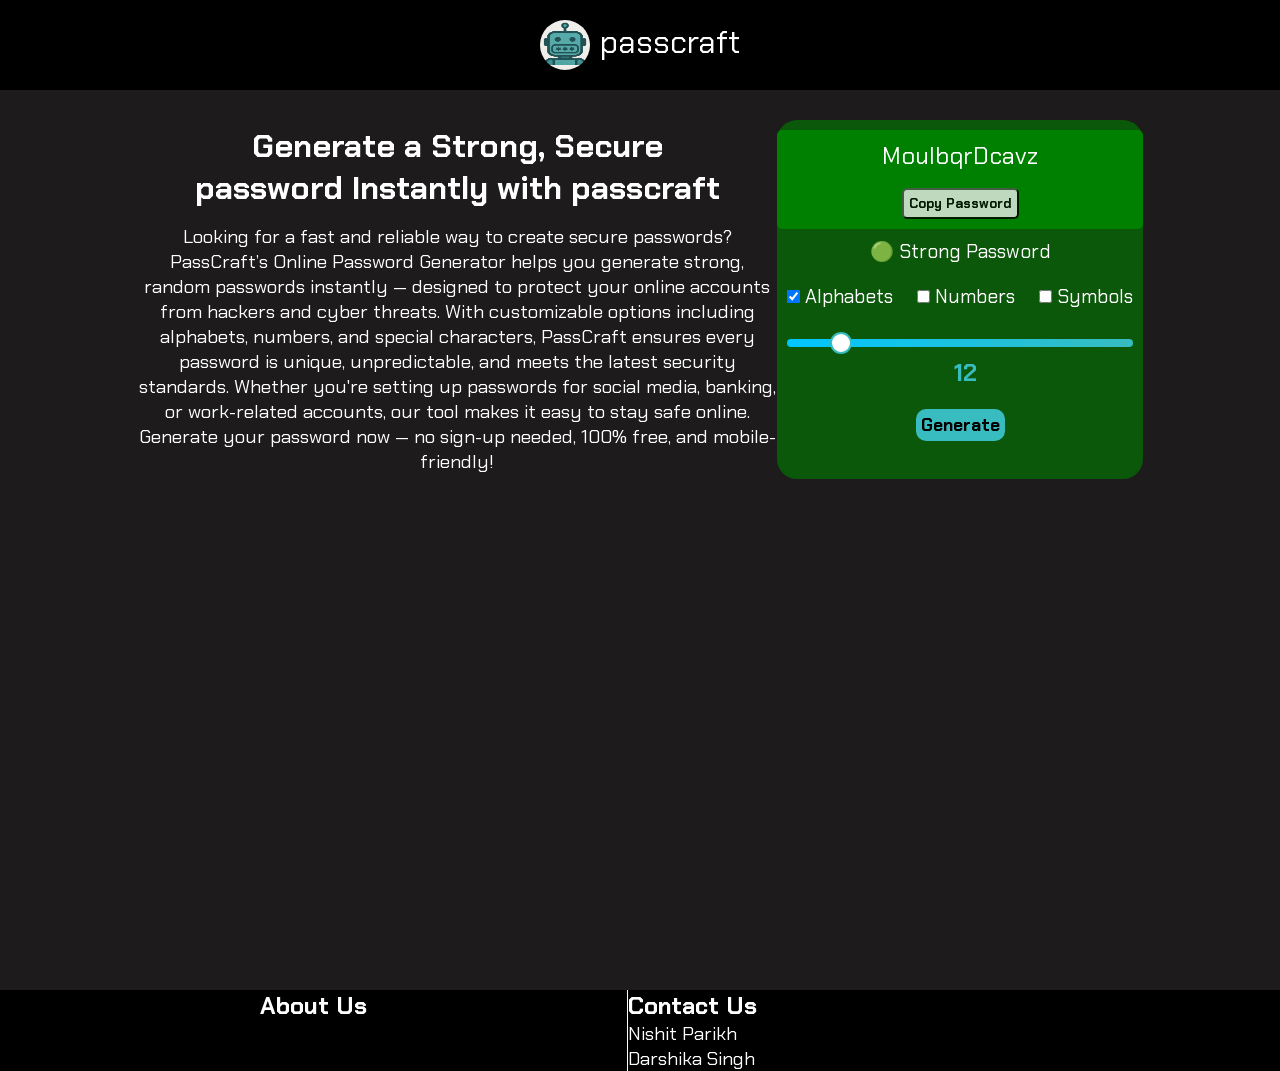
==== index.html @ 231b4550 "Footer Edited" ====
<!DOCTYPE html>
<html lang="en">

<head>
    <meta charset="UTF-8">
    <meta name="viewport" content="width=device-width, initial-scale=1.0">
    <title>PassCraft</title>
    <link rel="stylesheet" href="global.css">
</head>

<body>
    <nav>
        <a href="index.html"><img src="assets/images/logo.png" alt="Logo" class="logo"><span
                class="brand">passcraft</span></a>

    </nav>
    <div class="container">
        <div class="wrapper">
            <div id="introduction">
            <p>
            <h1>Generate a Strong, Secure <br> password Instantly with passcraft</h1>
            </p>
            <p>
            <h3>Looking for a fast and reliable way to create secure passwords? PassCraft’s Online Password Generator helps you generate strong, random passwords instantly — designed to protect your online accounts from hackers and cyber threats. With customizable options including alphabets, numbers, and special characters, PassCraft ensures every password is unique, unpredictable, and meets the latest security standards. Whether you're setting up passwords for social media, banking, or work-related accounts, our tool makes it easy to stay safe online. Generate your password now — no sign-up needed, 100% free, and mobile-friendly!</h3>
            </p>
        </div>
        <div id="workspace">
            <div id="result"><button id="copyBtn" onclick="copyPassword()" style="display: none;">Copy Password</button></div>
            <div id="notification" style="margin-top: 10px;"></div>
            <div id="strength"></div>
            <label class="option"><input type="checkbox" id="alphabets" checked> Alphabets</label>
<label class="option"><input type="checkbox" id="numbers"> Numbers</label>
<label class="option"><input type="checkbox" id="symbols"> Symbols</label>

            <br>
            <div id='slider'><input type="range" id="lengthSlider" min="4" max="64" value="12">
            <span id="lengthValue">12</span>
        </div>
            <br>
            <div id="generate-btn"><button onclick="generatePassword()" id="generate">Generate</button></div>
            
        </div>
        </div>
        
    </div>
    <footer>
        <div class="aboutus">
            <h2>About Us</h2>
        </div>
        <div class="line"></div>
        <div class="contact">
            <h2>Contact Us</h2>
            <div class="nishit">
                <h3>Nishit Parikh</h3>
            </div>
            <div class="darshika">
                <h3>Darshika Singh</h3>
            </div>
        </div>
    </footer>
    <script src="script.js"></script>
</body>

</html>
---- global.css ----
@import url('https://fonts.googleapis.com/css2?family=Chakra+Petch:ital,wght@0,300;0,400;0,500;0,600;0,700;1,300;1,400;1,500;1,600;1,700&display=swap');

* {
    margin: 0;
    padding: 0;
    box-sizing: border-box;
    font-family: 'Chakra Petch', sans-serif;
}

body {
    overflow-x: hidden;
}

nav {
    height: 10vh;
    width: 100%;
    font-family: 'Chakra Petch', sans-serif;
    font-size: 2em;
    background-color: black;
    color: white;
    display: flex;
    flex-wrap: wrap;
    align-items: center;
    justify-content: center;
}

nav a {
    padding: 0px 20px;
}

nav a:link {
    color: white;
    text-decoration: none;
}

nav a:visited {
    color: white;
    text-decoration: underline;
}

.logo {
    height: 50px;
    width: 50px;
    border-radius: 50%;
    object-fit: fill;
    vertical-align: middle;
}

.brand {
    margin-left: 10px;
}

.container {
    background-color: rgb(29, 27, 27);
    height: 100vh;
    width: 100%;
    color: white;

}

footer {
    background-color: black;
    color: white;
}

#introduction {
    display: flex;
    flex-direction: column;
    text-align: center;
    gap: 5px;
    font-family: 'Chakra Petch', sans-serif;
    width: 50vw;
    height: auto;
    flex-wrap: wrap;
    overflow: auto;
    margin-top: 30px;
}

#workspace {
    margin-top: 30px;
    transition: background-color 0.3s ease;
    border-radius: 20px;
}

h3 {
    font-weight: 400;
}

#result {
    display: flex;
    flex-wrap: wrap;
    flex-direction: column;
    align-items: center;
}

#generatedPassword {
    font-size: 1.5em;
    font-family: 'Chakra Petch', sans-serif;
    margin-bottom: 5%;
}

#copyBtn {
    border-radius: 5px;
    padding: 5px;
    opacity: 0.8;
    font-weight: bold;
}

#copyBtn:hover {
    opacity: 0.6;
}

#strength {
    display: flex;
    flex-wrap: wrap;
    justify-content: center;
    font-family: 'Chakra Petch', sans-serif;
    font-size: 1.2em;
    padding-bottom: 20px;
}

.option {
    font-family: 'Chakra Petch', sans-serif;
    font-size: 1.2em;
    padding: 10px;
}

#slider {
    padding-top: 20px;
    display: flex;
    flex-wrap: wrap;
    justify-content: center;
}

#generate-btn {
    padding: 0;
    margin: 0;
    display: flex;
    flex-wrap: wrap;
    justify-content: center;
}

#generate {
    border-radius: 10px;
    padding: 5px;
    font-weight: bold;
    font-size: 1.1em;
    background-color: #38bcbf;
    border-color: #38bcbf;
    border-style: none;
    margin-bottom: 10px;
}

#generate:hover {
    opacity: 0.7;
}

#lengthSlider {
    -webkit-appearance: none;
    appearance: none;
    width: 100%;
    height: 8px;
    border-radius: 5px;
    background: linear-gradient(90deg, #00c6ff, #38bcbf);
    outline: none;
    transition: background 0.3s;
    margin-top: 10px;
    margin-left: 10px;
    margin-right: 10px;
    cursor: pointer;

}

#lengthSlider::-webkit-slider-thumb {
    -webkit-appearance: none;
    appearance: none;
    width: 22px;
    height: 22px;
    border-radius: 50%;
    background: white;
    border: 2px solid #38bcbf;
    ;
    cursor: pointer;
    transition: transform 0.2s ease;
}

#lengthSlider::-webkit-slider-thumb:hover {
    transform: scale(1.2);
}

#lengthSlider::-moz-range-thumb {
    width: 22px;
    height: 22px;
    border-radius: 50%;
    background: white;
    border: 2px solid #38bcbf;
    ;
    cursor: pointer;
    transition: transform 0.2s ease;
}

#lengthSlider::-moz-range-thumb:hover {
    transform: scale(1.2);
}

#lengthValue {
    display: inline-block;
    margin-left: 10px;
    margin-top: 10px;
    font-weight: bold;
    font-family: 'Chakra Petch', sans-serif;
    color: #38bcbf;
    font-size: 1.5em;
}

.wrapper {
    display: flex;
    flex-wrap: wrap;
    justify-content: center;
}

@media screen and (max-width: 768px) {
    .container {
        flex-direction: column;
        padding: 20px;
        height: auto;
    }

    #introduction {
        width: 90vw;
    }

    .workspace {
        width: 100%;
        padding: 10px;
        text-align: center;
    }

    #result {
        width: 100%;
    }

    #lengthSlider {
        width: 90%;
    }

    #lengthValue {
        font-size: 1.2em;
        margin-top: 5px;
    }

    #strength {
        font-size: 1em;
    }

    .option {
        display: block;
        padding: 8px 0;
        font-size: 1em;
    }

    #generate {
        font-size: 1em;
        padding: 8px 16px;
    }
}

footer {
    height: auto;
    display: flex;
    flex-wrap: wrap;
}

.aboutus {
    height: auto;
    width: 49vw;
    display: flex;
    flex-wrap: wrap;
    justify-content: center;
}

.line {
    height: auto;
    width: 1px;
    background-color: white;
    border-color: white;
}

.contact {
    height: auto;
    width: 49vw;
    display: flex;
    flex-direction: column;
    flex-wrap: wrap;
}

.nishit {
    display: flex;
}
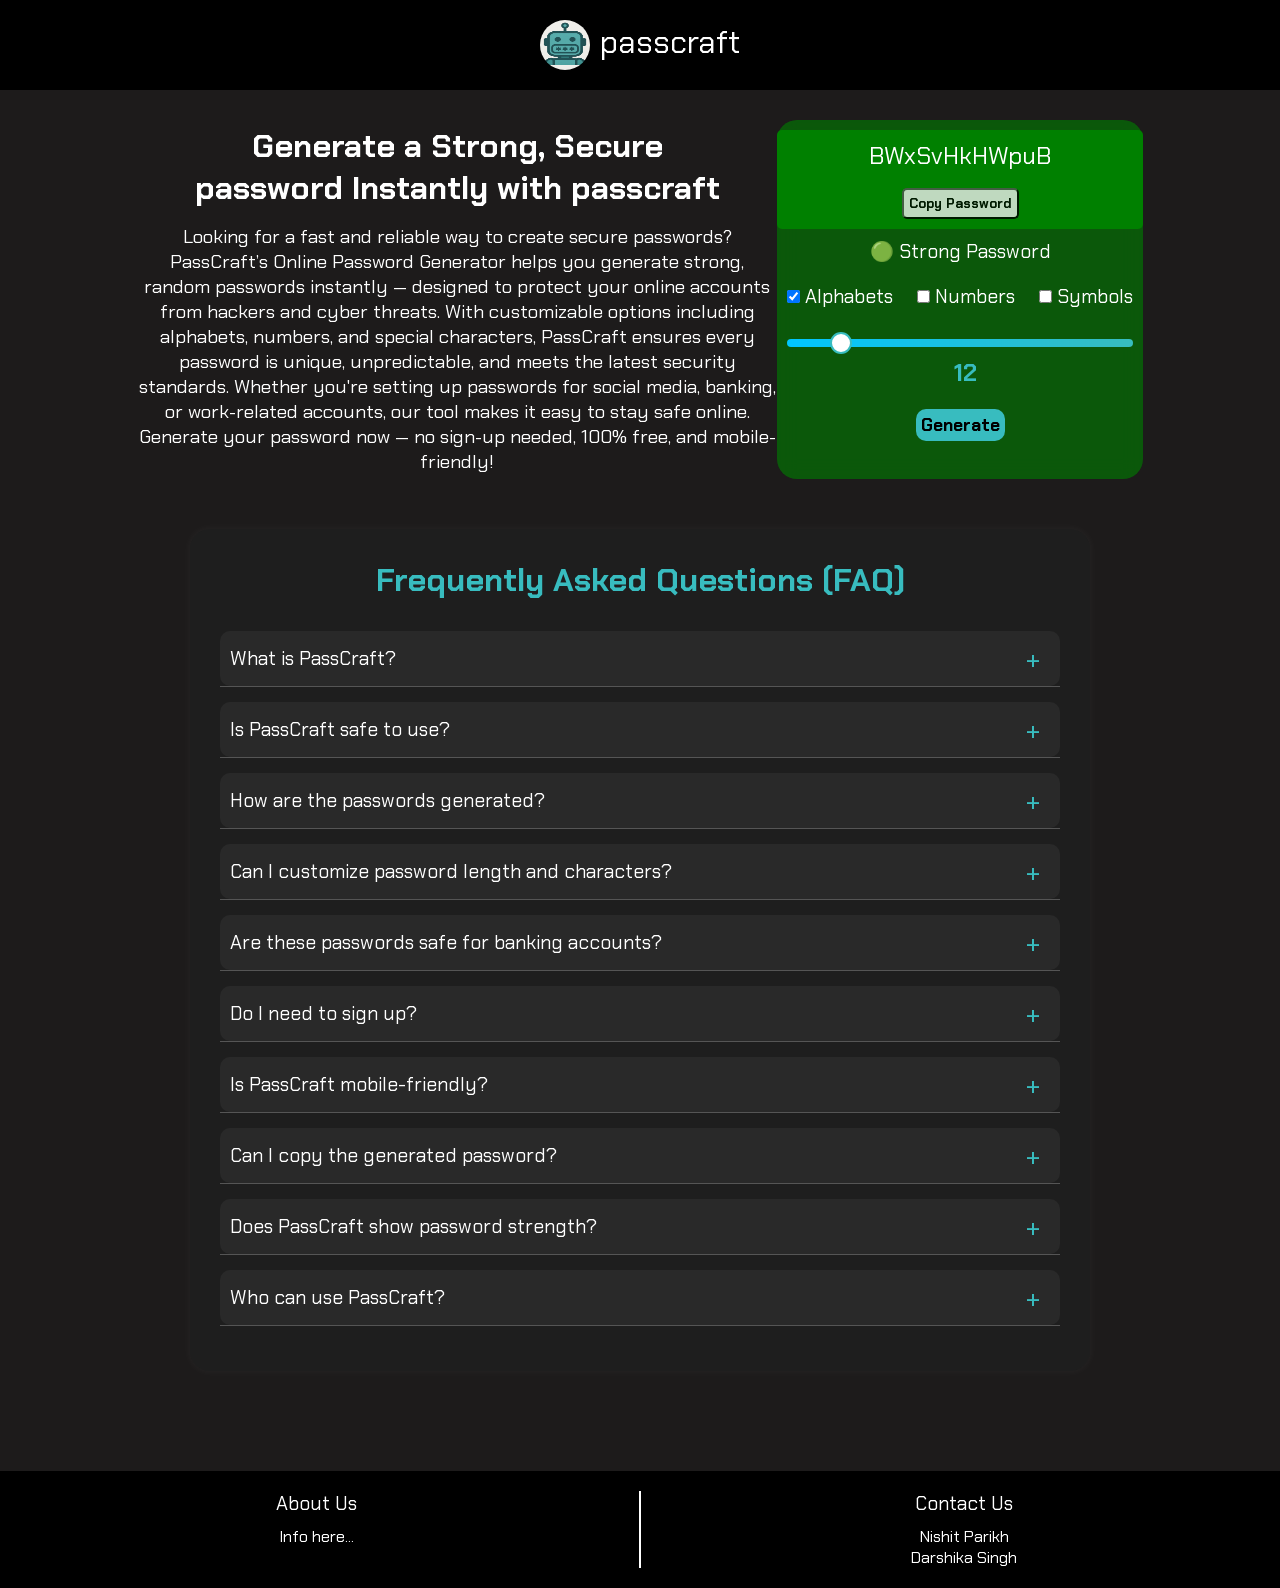
==== commit b814e9f2: "Added FAQ Section" ====
--- a/index.html
+++ b/index.html
@@ -17,47 +17,125 @@
     <div class="container">
         <div class="wrapper">
             <div id="introduction">
-            <p>
-            <h1>Generate a Strong, Secure <br> password Instantly with passcraft</h1>
-            </p>
-            <p>
-            <h3>Looking for a fast and reliable way to create secure passwords? PassCraft’s Online Password Generator helps you generate strong, random passwords instantly — designed to protect your online accounts from hackers and cyber threats. With customizable options including alphabets, numbers, and special characters, PassCraft ensures every password is unique, unpredictable, and meets the latest security standards. Whether you're setting up passwords for social media, banking, or work-related accounts, our tool makes it easy to stay safe online. Generate your password now — no sign-up needed, 100% free, and mobile-friendly!</h3>
-            </p>
+                <p>
+                <h1>Generate a Strong, Secure <br> password Instantly with passcraft</h1>
+                </p>
+                <p>
+                <h3>Looking for a fast and reliable way to create secure passwords? PassCraft’s Online Password
+                    Generator helps you generate strong, random passwords instantly — designed to protect your online
+                    accounts from hackers and cyber threats. With customizable options including alphabets, numbers, and
+                    special characters, PassCraft ensures every password is unique, unpredictable, and meets the latest
+                    security standards. Whether you're setting up passwords for social media, banking, or work-related
+                    accounts, our tool makes it easy to stay safe online. Generate your password now — no sign-up
+                    needed, 100% free, and mobile-friendly!</h3>
+                </p>
+            </div>
+            <div id="workspace">
+                <div id="result"><button id="copyBtn" onclick="copyPassword()" style="display: none;">Copy
+                        Password</button></div>
+                <div id="notification" style="margin-top: 10px;"></div>
+                <div id="strength"></div>
+                <label class="option"><input type="checkbox" id="alphabets" checked> Alphabets</label>
+                <label class="option"><input type="checkbox" id="numbers"> Numbers</label>
+                <label class="option"><input type="checkbox" id="symbols"> Symbols</label>
+
+                <br>
+                <div id='slider'><input type="range" id="lengthSlider" min="4" max="64" value="12">
+                    <span id="lengthValue">12</span>
+                </div>
+                <br>
+                <div id="generate-btn"><button onclick="generatePassword()" id="generate">Generate</button></div>
+
+            </div>
         </div>
-        <div id="workspace">
-            <div id="result"><button id="copyBtn" onclick="copyPassword()" style="display: none;">Copy Password</button></div>
-            <div id="notification" style="margin-top: 10px;"></div>
-            <div id="strength"></div>
-            <label class="option"><input type="checkbox" id="alphabets" checked> Alphabets</label>
-<label class="option"><input type="checkbox" id="numbers"> Numbers</label>
-<label class="option"><input type="checkbox" id="symbols"> Symbols</label>
+        <div class="faq-container">
+    <h2>Frequently Asked Questions (FAQ)</h2>
 
-            <br>
-            <div id='slider'><input type="range" id="lengthSlider" min="4" max="64" value="12">
-            <span id="lengthValue">12</span>
+    <div class="faq-item">
+        <div class="faq-question">What is PassCraft?
+            <span class="faq-toggle-icon">+</span>
         </div>
-            <br>
-            <div id="generate-btn"><button onclick="generatePassword()" id="generate">Generate</button></div>
-            
+        <div class="faq-answer">PassCraft is a free online password generator that helps you create strong, secure, and random passwords instantly to protect your accounts.</div>
+    </div>
+
+    <div class="faq-item">
+        <div class="faq-question">Is PassCraft safe to use?
+            <span class="faq-toggle-icon">+</span>
         </div>
+        <div class="faq-answer">Yes, it runs entirely in your browser. No data is sent or stored anywhere — your privacy is fully protected.</div>
+    </div>
+
+    <div class="faq-item">
+        <div class="faq-question">How are the passwords generated?
+            <span class="faq-toggle-icon">+</span>
         </div>
-        
+        <div class="faq-answer">We use a mix of alphabets, numbers, and special characters based on your selected options, ensuring strong randomness.</div>
+    </div>
+
+    <div class="faq-item">
+        <div class="faq-question">Can I customize password length and characters?
+            <span class="faq-toggle-icon">+</span>
+        </div>
+        <div class="faq-answer">Yes, you can choose the length and whether to include alphabets, numbers, and symbols while generating passwords.</div>
+    </div>
+
+    <div class="faq-item">
+        <div class="faq-question">Are these passwords safe for banking accounts?
+            <span class="faq-toggle-icon">+</span>
+        </div>
+        <div class="faq-answer">Yes. We recommend passwords with at least 12–16 characters using all character types for better protection.</div>
+    </div>
+
+    <div class="faq-item">
+        <div class="faq-question">Do I need to sign up?
+            <span class="faq-toggle-icon">+</span>
+        </div>
+        <div class="faq-answer">No sign-up needed. PassCraft is completely free to use without any registration.</div>
+    </div>
+
+    <div class="faq-item">
+        <div class="faq-question">Is PassCraft mobile-friendly?
+            <span class="faq-toggle-icon">+</span>
+        </div>
+        <div class="faq-answer">Yes. It works perfectly on desktops, tablets, and smartphones.</div>
+    </div>
+
+    <div class="faq-item">
+        <div class="faq-question">Can I copy the generated password?
+            <span class="faq-toggle-icon">+</span>
+        </div>
+        <div class="faq-answer">Yes, just click the "Copy Password" button to instantly copy it to your clipboard.</div>
+    </div>
+
+    <div class="faq-item">
+        <div class="faq-question">Does PassCraft show password strength?
+            <span class="faq-toggle-icon">+</span>
+        </div>
+        <div class="faq-answer">Yes, after generating a password, it displays the strength as Weak, Medium, or Strong based on its length and complexity.</div>
+    </div>
+
+    <div class="faq-item">
+        <div class="faq-question">Who can use PassCraft?
+            <span class="faq-toggle-icon">+</span>
+        </div>
+        <div class="faq-answer">Anyone who wants to keep their accounts secure — students, professionals, developers, and more.</div>
+    </div>
+</div>
     </div>
     <footer>
-        <div class="aboutus">
-            <h2>About Us</h2>
-        </div>
-        <div class="line"></div>
-        <div class="contact">
-            <h2>Contact Us</h2>
-            <div class="nishit">
-                <h3>Nishit Parikh</h3>
-            </div>
-            <div class="darshika">
-                <h3>Darshika Singh</h3>
-            </div>
-        </div>
-    </footer>
+  <div class="aboutus">
+    <h3>About Us</h3>
+    <p>Info here...</p>
+  </div>
+  
+  <div class="line"></div>
+
+  <div class="contact">
+    <h3>Contact Us</h3>
+    <p>Nishit Parikh</p>
+    <p>Darshika Singh</p>
+  </div>
+</footer>
     <script src="script.js"></script>
 </body>
 
--- a/global.css
+++ b/global.css
@@ -9,6 +9,8 @@
 
 body {
     overflow-x: hidden;
+    min-height: 100vh;
+    background-color: rgb(29, 27, 27);
 }
 
 nav {
@@ -52,10 +54,11 @@
 
 .container {
     background-color: rgb(29, 27, 27);
-    height: 100vh;
+    height: auto;
     width: 100%;
     color: white;
-
+    min-height: 100vh;
+    padding-bottom: 100px;
 }
 
 footer {
@@ -219,6 +222,117 @@
     justify-content: center;
 }
 
+.faq-container {
+    margin-top: 50px;
+    background-color: #1e1e1e;
+    padding: 30px;
+    border-radius: 20px;
+    color: white;
+    box-shadow: 0 0 10px rgba(255, 255, 255, 0.05);
+    font-family: 'Chakra Petch', sans-serif;
+    width: 90%;
+    max-width: 900px;
+    margin-left: auto;
+    margin-right: auto;
+}
+
+.faq-container h2 {
+    text-align: center;
+    font-size: 2em;
+    color: #38bcbf;
+    margin-bottom: 30px;
+}
+
+.faq-item {
+    border-bottom: 1px solid #555;
+    margin-bottom: 15px;
+}
+
+.faq-question {
+    font-size: 1.2em;
+    padding: 15px 10px;
+    cursor: pointer;
+    background-color: #292929;
+    border-radius: 10px;
+    transition: background-color 0.3s ease;
+}
+
+.faq-question:hover {
+    background-color: #333;
+}
+
+.faq-answer {
+    max-height: 0;
+    overflow: hidden;
+    padding: 0 10px;
+    transition: all 0.3s ease;
+    font-size: 1em;
+    color: #ddd;
+}
+
+.faq-item.active .faq-answer {
+    max-height: 300px;
+    padding: 10px;
+}
+
+.faq-question {
+    font-size: 1.2em;
+    padding: 15px 10px;
+    cursor: pointer;
+    background-color: #292929;
+    border-radius: 10px;
+    transition: background-color 0.3s ease;
+    position: relative;
+}
+
+.faq-toggle-icon {
+    position: absolute;
+    right: 20px;
+    top: 50%;
+    transform: translateY(-50%);
+    font-size: 1.4em;
+    color: #38bcbf;
+    transition: transform 0.3s ease;
+}
+
+.faq-item.active .faq-toggle-icon {
+    content: "-";
+    transform: translateY(-50%) rotate(180deg);
+}
+
+
+
+
+
+
+footer {
+    background-color: black;
+    color: white;
+    display: flex;
+    justify-content: space-around;
+    padding: 20px;
+    flex-wrap: wrap;
+    width: 100%;
+}
+
+.aboutus, .contact {
+    width: 45%;
+    display: flex;
+    flex-direction: column;
+    align-items: center;
+}
+
+footer h3 {
+    margin-bottom: 10px;
+    font-size: 1.2em;
+}
+.line {
+    width: 2px;
+    background-color: white;
+    margin: 0 10px;
+}
+
+
 @media screen and (max-width: 768px) {
     .container {
         flex-direction: column;
@@ -263,37 +377,4 @@
         font-size: 1em;
         padding: 8px 16px;
     }
-}
-
-footer {
-    height: auto;
-    display: flex;
-    flex-wrap: wrap;
-}
-
-.aboutus {
-    height: auto;
-    width: 49vw;
-    display: flex;
-    flex-wrap: wrap;
-    justify-content: center;
-}
-
-.line {
-    height: auto;
-    width: 1px;
-    background-color: white;
-    border-color: white;
-}
-
-.contact {
-    height: auto;
-    width: 49vw;
-    display: flex;
-    flex-direction: column;
-    flex-wrap: wrap;
-}
-
-.nishit {
-    display: flex;
 }
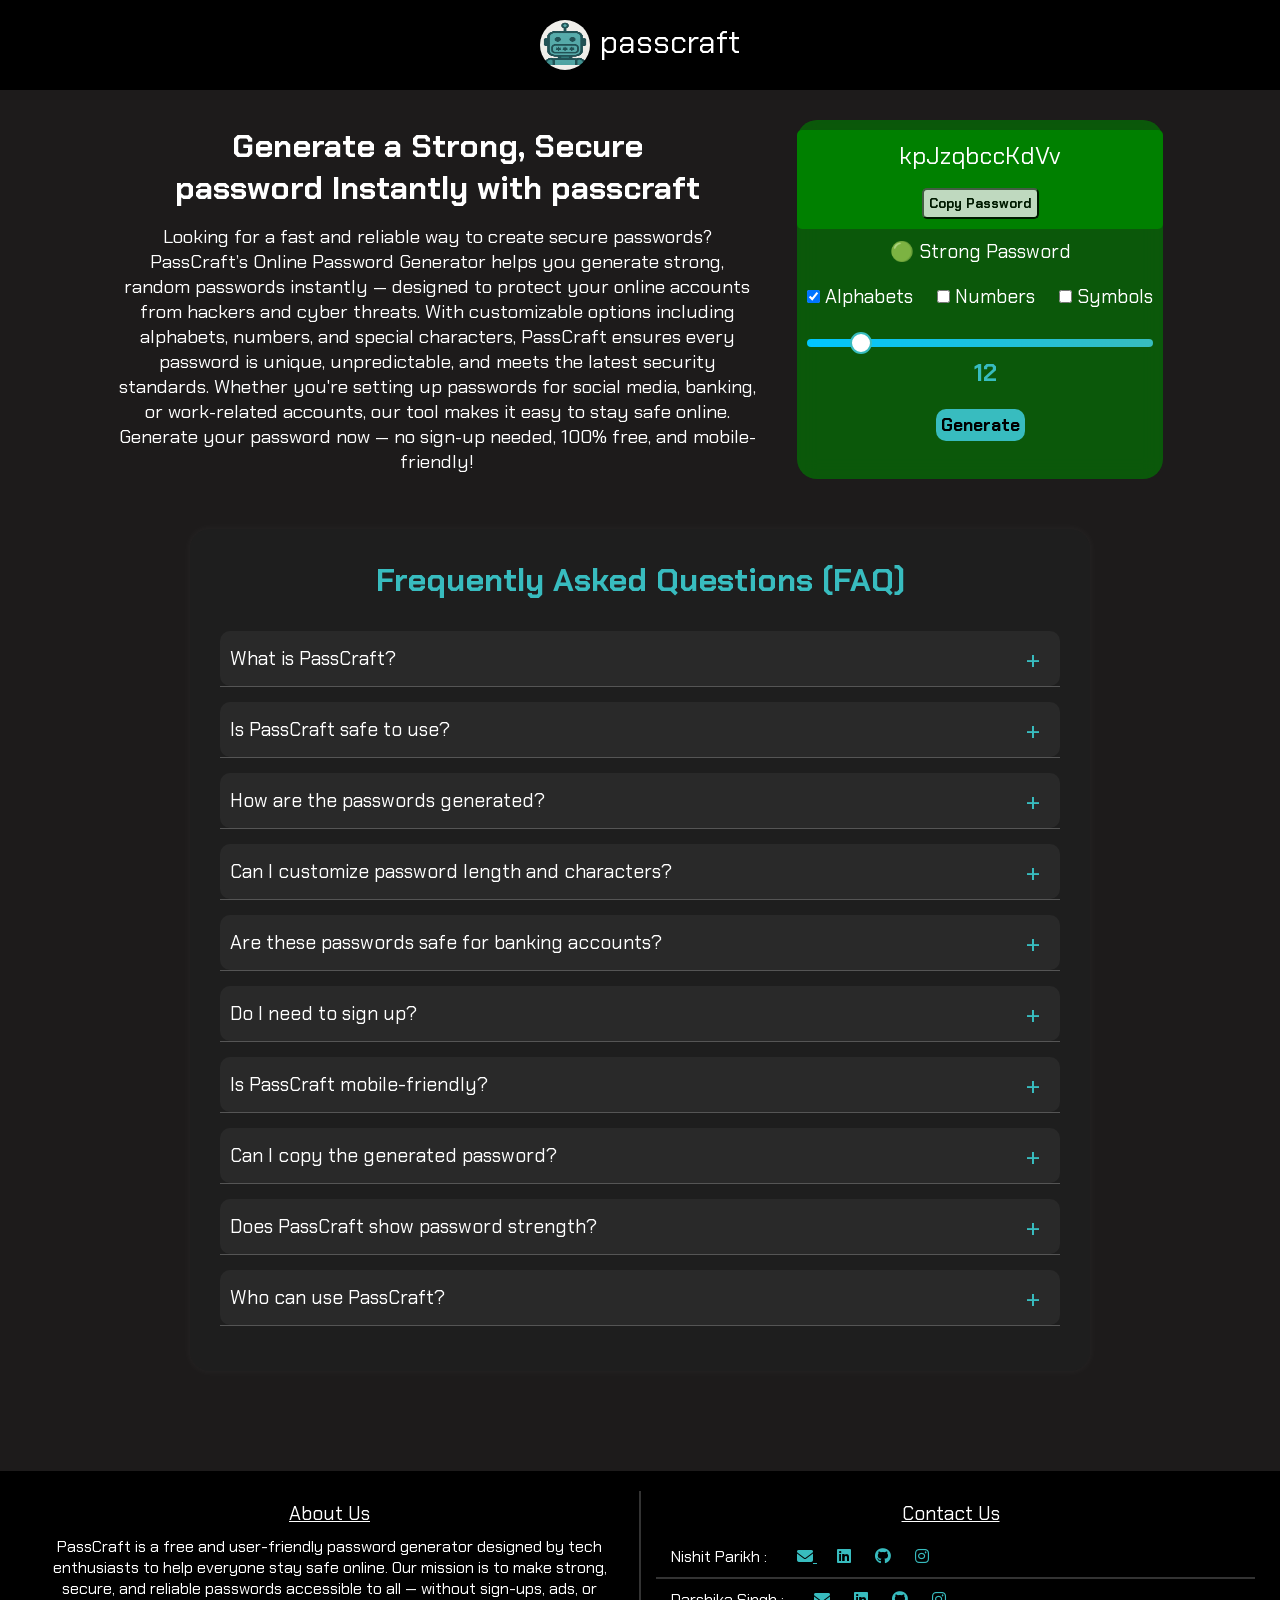
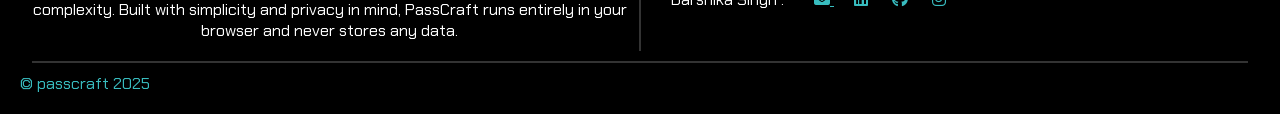
==== commit 2a2fb5bd: "Footer completed" ====
--- a/index.html
+++ b/index.html
@@ -6,6 +6,8 @@
     <meta name="viewport" content="width=device-width, initial-scale=1.0">
     <title>PassCraft</title>
     <link rel="stylesheet" href="global.css">
+    <link rel="icon" type="image/png" sizes="32x32" href="assets/images/logo.png">
+    <link rel="stylesheet" href="https://cdnjs.cloudflare.com/ajax/libs/font-awesome/6.4.0/css/all.min.css">
 </head>
 
 <body>
@@ -49,93 +51,141 @@
             </div>
         </div>
         <div class="faq-container">
-    <h2>Frequently Asked Questions (FAQ)</h2>
+            <h2>Frequently Asked Questions (FAQ)</h2>
 
-    <div class="faq-item">
-        <div class="faq-question">What is PassCraft?
-            <span class="faq-toggle-icon">+</span>
+            <div class="faq-item">
+                <div class="faq-question">What is PassCraft?
+                    <span class="faq-toggle-icon">+</span>
+                </div>
+                <div class="faq-answer">PassCraft is a free online password generator that helps you create strong,
+                    secure, and random passwords instantly to protect your accounts.</div>
+            </div>
+
+            <div class="faq-item">
+                <div class="faq-question">Is PassCraft safe to use?
+                    <span class="faq-toggle-icon">+</span>
+                </div>
+                <div class="faq-answer">Yes, it runs entirely in your browser. No data is sent or stored anywhere — your
+                    privacy is fully protected.</div>
+            </div>
+
+            <div class="faq-item">
+                <div class="faq-question">How are the passwords generated?
+                    <span class="faq-toggle-icon">+</span>
+                </div>
+                <div class="faq-answer">We use a mix of alphabets, numbers, and special characters based on your
+                    selected options, ensuring strong randomness.</div>
+            </div>
+
+            <div class="faq-item">
+                <div class="faq-question">Can I customize password length and characters?
+                    <span class="faq-toggle-icon">+</span>
+                </div>
+                <div class="faq-answer">Yes, you can choose the length and whether to include alphabets, numbers, and
+                    symbols while generating passwords.</div>
+            </div>
+
+            <div class="faq-item">
+                <div class="faq-question">Are these passwords safe for banking accounts?
+                    <span class="faq-toggle-icon">+</span>
+                </div>
+                <div class="faq-answer">Yes. We recommend passwords with at least 12–16 characters using all character
+                    types for better protection.</div>
+            </div>
+
+            <div class="faq-item">
+                <div class="faq-question">Do I need to sign up?
+                    <span class="faq-toggle-icon">+</span>
+                </div>
+                <div class="faq-answer">No sign-up needed. PassCraft is completely free to use without any registration.
+                </div>
+            </div>
+
+            <div class="faq-item">
+                <div class="faq-question">Is PassCraft mobile-friendly?
+                    <span class="faq-toggle-icon">+</span>
+                </div>
+                <div class="faq-answer">Yes. It works perfectly on desktops, tablets, and smartphones.</div>
+            </div>
+
+            <div class="faq-item">
+                <div class="faq-question">Can I copy the generated password?
+                    <span class="faq-toggle-icon">+</span>
+                </div>
+                <div class="faq-answer">Yes, just click the "Copy Password" button to instantly copy it to your
+                    clipboard.</div>
+            </div>
+
+            <div class="faq-item">
+                <div class="faq-question">Does PassCraft show password strength?
+                    <span class="faq-toggle-icon">+</span>
+                </div>
+                <div class="faq-answer">Yes, after generating a password, it displays the strength as Weak, Medium, or
+                    Strong based on its length and complexity.</div>
+            </div>
+
+            <div class="faq-item">
+                <div class="faq-question">Who can use PassCraft?
+                    <span class="faq-toggle-icon">+</span>
+                </div>
+                <div class="faq-answer">Anyone who wants to keep their accounts secure — students, professionals,
+                    developers, and more.</div>
+            </div>
         </div>
-        <div class="faq-answer">PassCraft is a free online password generator that helps you create strong, secure, and random passwords instantly to protect your accounts.</div>
-    </div>
-
-    <div class="faq-item">
-        <div class="faq-question">Is PassCraft safe to use?
-            <span class="faq-toggle-icon">+</span>
-        </div>
-        <div class="faq-answer">Yes, it runs entirely in your browser. No data is sent or stored anywhere — your privacy is fully protected.</div>
-    </div>
-
-    <div class="faq-item">
-        <div class="faq-question">How are the passwords generated?
-            <span class="faq-toggle-icon">+</span>
-        </div>
-        <div class="faq-answer">We use a mix of alphabets, numbers, and special characters based on your selected options, ensuring strong randomness.</div>
-    </div>
-
-    <div class="faq-item">
-        <div class="faq-question">Can I customize password length and characters?
-            <span class="faq-toggle-icon">+</span>
-        </div>
-        <div class="faq-answer">Yes, you can choose the length and whether to include alphabets, numbers, and symbols while generating passwords.</div>
-    </div>
-
-    <div class="faq-item">
-        <div class="faq-question">Are these passwords safe for banking accounts?
-            <span class="faq-toggle-icon">+</span>
-        </div>
-        <div class="faq-answer">Yes. We recommend passwords with at least 12–16 characters using all character types for better protection.</div>
-    </div>
-
-    <div class="faq-item">
-        <div class="faq-question">Do I need to sign up?
-            <span class="faq-toggle-icon">+</span>
-        </div>
-        <div class="faq-answer">No sign-up needed. PassCraft is completely free to use without any registration.</div>
-    </div>
-
-    <div class="faq-item">
-        <div class="faq-question">Is PassCraft mobile-friendly?
-            <span class="faq-toggle-icon">+</span>
-        </div>
-        <div class="faq-answer">Yes. It works perfectly on desktops, tablets, and smartphones.</div>
-    </div>
-
-    <div class="faq-item">
-        <div class="faq-question">Can I copy the generated password?
-            <span class="faq-toggle-icon">+</span>
-        </div>
-        <div class="faq-answer">Yes, just click the "Copy Password" button to instantly copy it to your clipboard.</div>
-    </div>
-
-    <div class="faq-item">
-        <div class="faq-question">Does PassCraft show password strength?
-            <span class="faq-toggle-icon">+</span>
-        </div>
-        <div class="faq-answer">Yes, after generating a password, it displays the strength as Weak, Medium, or Strong based on its length and complexity.</div>
-    </div>
-
-    <div class="faq-item">
-        <div class="faq-question">Who can use PassCraft?
-            <span class="faq-toggle-icon">+</span>
-        </div>
-        <div class="faq-answer">Anyone who wants to keep their accounts secure — students, professionals, developers, and more.</div>
-    </div>
-</div>
     </div>
     <footer>
-  <div class="aboutus">
-    <h3>About Us</h3>
-    <p>Info here...</p>
-  </div>
-  
-  <div class="line"></div>
+        <div class="footer-wrapper">
+            <div class="aboutus">
+                <h3><u>About Us</u></h3>
+                <p>PassCraft is a free and user-friendly password generator designed by tech enthusiasts to help
+                    everyone
+                    stay safe online. Our mission is to make strong, secure, and reliable passwords accessible to all —
+                    without sign-ups, ads, or complexity. Built with simplicity and privacy in mind, PassCraft runs
+                    entirely
+                    in your browser and never stores any data.</p>
+            </div>
 
-  <div class="contact">
-    <h3>Contact Us</h3>
-    <p>Nishit Parikh</p>
-    <p>Darshika Singh</p>
-  </div>
-</footer>
+            <div class="line"></div>
+
+            <div class="contact">
+                <h3><u>Contact Us</u></h3>
+
+                <div class="nishit">
+                    <p>Nishit Parikh :</p>
+                    <div class="logos">
+                        <a class="logo-style" href="mailto:nishit.parikh9@gmail.com" target="_blank">
+  <i class="fas fa-envelope"></i>
+</a>
+                        <a class="logo-style" href="https://linkedin.com/in/nishit-parikh-390785329" target="_blank"><i
+                                class="fab fa-linkedin"></i></a>
+                                <a class="logo-style" href="https://github.com/nish-09" target="_blank"><i class="fab fa-github"></i></a>
+                        <a  class="logo-style"href="https://instagram.com/nishitparikh_" target="_blank"><i
+                                class="fab fa-instagram"></i></a>
+                        
+                    </div>
+                </div>
+                <div class="line"></div>
+                <div class="darshika">
+                    <p>Darshika Singh :</p>
+                    <div class="logos">
+                        <a class="logo-style" href="mailto:darshikasinghhh@gmail.com" target="_blank">
+  <i class="fas fa-envelope"></i>
+</a>
+                        <a class="logo-style" href="https://linkedin.com/in/darshika-singh-762636329" target="_blank"><i
+                                class="fab fa-linkedin"></i></a>
+                                <a class="logo-style" href="https://github.com/darshikasingh0905" target="_blank"><i class="fab fa-github"></i></a>
+                        <a  class="logo-style"href="https://instagram.com/darshika.singh" target="_blank"><i
+                                class="fab fa-instagram"></i></a>
+                    </div>
+                </div>
+            </div>
+        </div>
+
+        <div class="copyright">
+            <div id="bottomline" class="line"></div>
+            <a href="index.html">&copy; passcraft 2025</a>
+        </div>
+    </footer>
     <script src="script.js"></script>
 </body>
 
--- a/global.css
+++ b/global.css
@@ -220,6 +220,7 @@
     display: flex;
     flex-wrap: wrap;
     justify-content: center;
+    gap: 40px;
 }
 
 .faq-container {
@@ -309,27 +310,40 @@
     background-color: black;
     color: white;
     display: flex;
+    flex-direction: column;
     justify-content: space-around;
     padding: 20px;
     flex-wrap: wrap;
     width: 100%;
 }
 
-.aboutus, .contact {
-    width: 45%;
+.footer-wrapper{
+    display: flex;
+    width: auto;
+    margin: 0;
+    padding: 0;
+}
+
+.aboutus,
+.contact {
+    width: 50%;
     display: flex;
     flex-direction: column;
     align-items: center;
+    text-align: center;
+    padding: 10px;
 }
 
 footer h3 {
     margin-bottom: 10px;
     font-size: 1.2em;
 }
+
 .line {
     width: 2px;
     background-color: white;
-    margin: 0 10px;
+    margin: 0;
+    opacity: 0.2;
 }
 
 
@@ -377,4 +391,67 @@
         font-size: 1em;
         padding: 8px 16px;
     }
+}
+
+.nishit,
+.darshika {
+    width: 100%;
+    text-align: left;
+    padding-left: 20px;
+    padding-top: 10px;
+    padding-bottom: 10px;
+    display: flex;
+    flex-wrap: wrap;
+    gap: 20px;
+}
+
+.contact .line {
+    height: 2px;
+    width: 100%;
+    margin-left: 10px;
+    opacity: 0.2;
+}
+
+.copyright{
+    display: flex;
+    flex-wrap: nowrap;
+    flex-direction: column;
+    justify-content: center;
+}
+
+.copyright .line{
+    height: 2px;
+    width: 95vw;
+    margin: 10px;
+    opacity: 0.2;
+}
+
+#bottomline{
+    display: block;
+    height: 2px;
+    width: 95vw;
+    margin: 10px auto; 
+    background-color: white;
+    opacity: 0.2;
+}
+
+
+
+.logo-style{
+    color: #38bcbf;
+    padding: 0px 10px;
+}
+
+.logo-style:visited{
+    color: white;
+}
+
+.copyright a{
+    text-decoration: none;
+    color: #38bcbf;
+}
+
+.copyright a:visited{
+    color: white;
+    text-decoration: underline;
 }
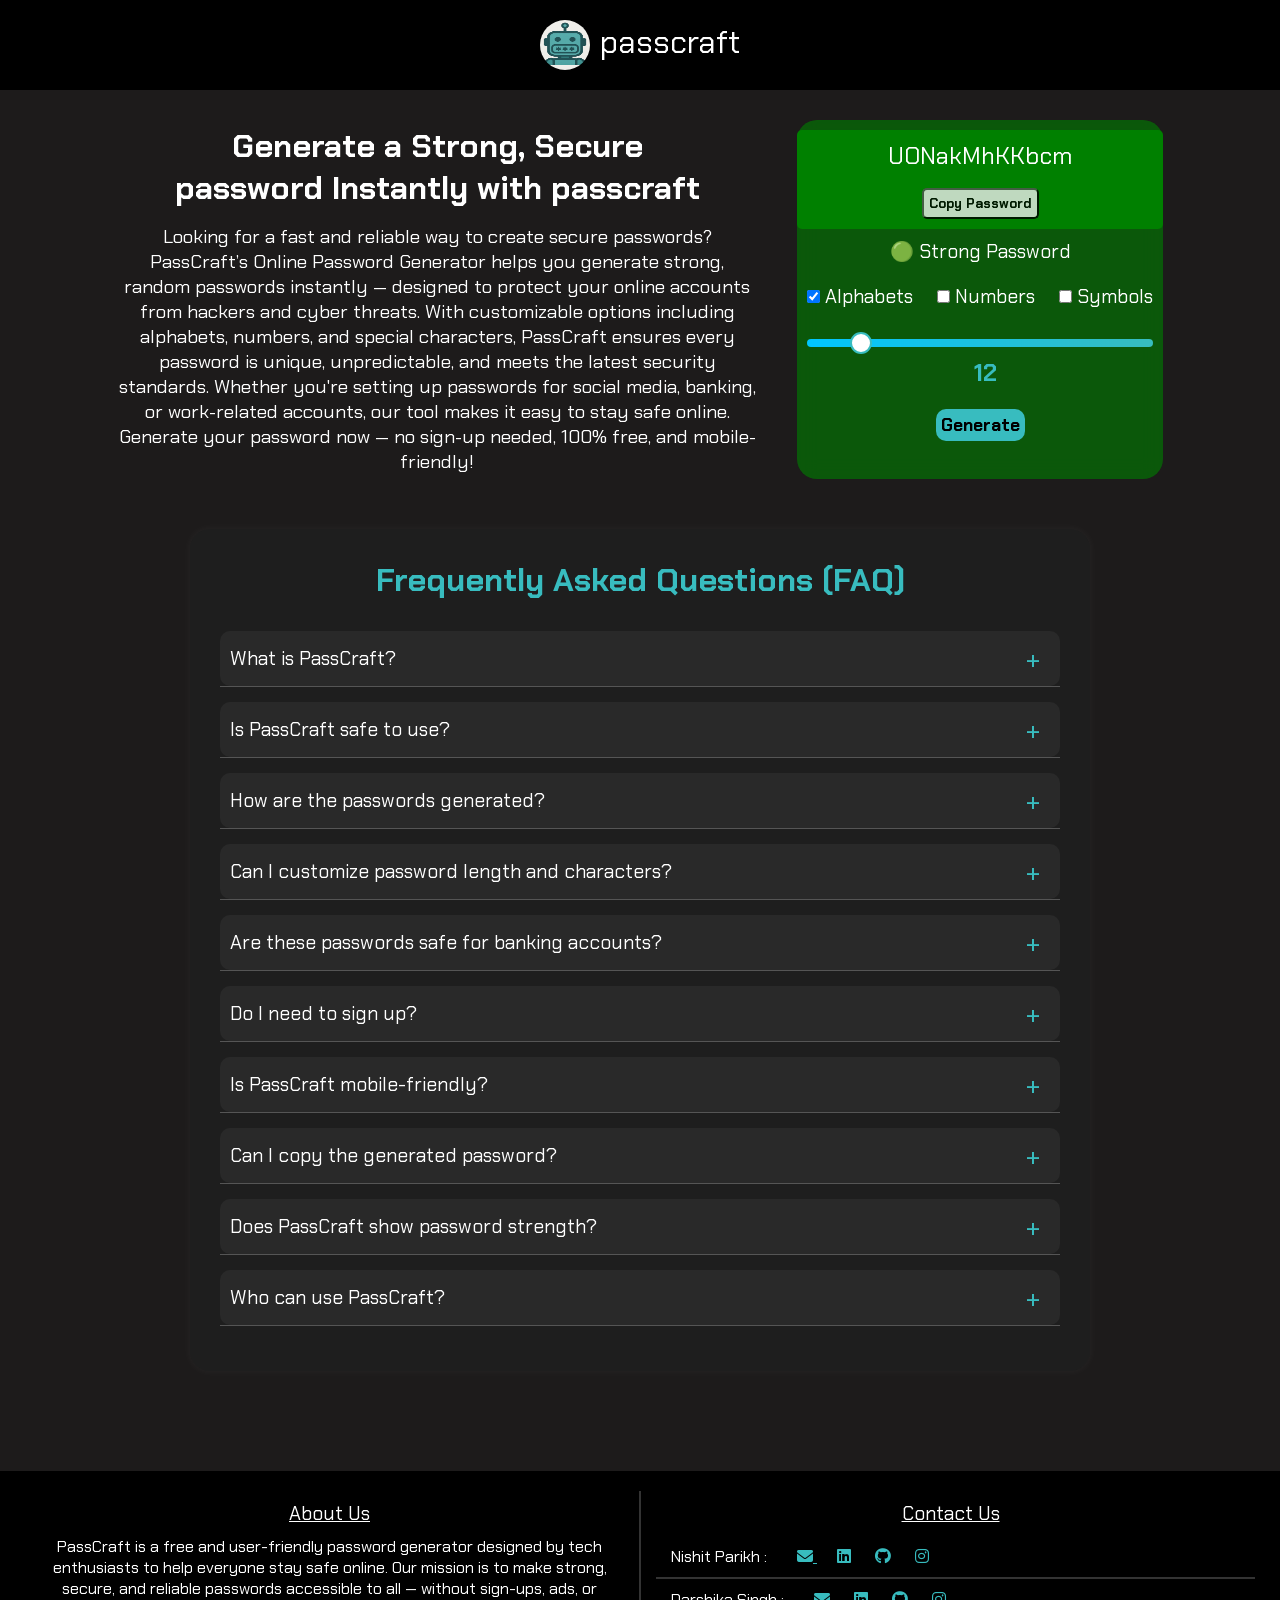
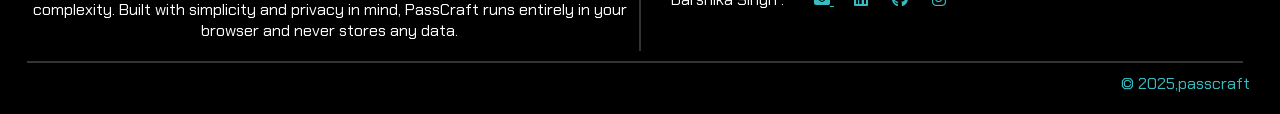
==== commit cf97afbf: "Final" ====
--- a/index.html
+++ b/index.html
@@ -183,7 +183,7 @@
 
         <div class="copyright">
             <div id="bottomline" class="line"></div>
-            <a href="index.html">&copy; passcraft 2025</a>
+            <a href="index.html">&copy; 2025,passcraft</a>
         </div>
     </footer>
     <script src="script.js"></script>
--- a/global.css
+++ b/global.css
@@ -314,10 +314,10 @@
     justify-content: space-around;
     padding: 20px;
     flex-wrap: wrap;
-    width: 100%;
-}
-
-.footer-wrapper{
+    width: 100vw;
+}
+
+.footer-wrapper {
     display: flex;
     width: auto;
     margin: 0;
@@ -344,53 +344,6 @@
     background-color: white;
     margin: 0;
     opacity: 0.2;
-}
-
-
-@media screen and (max-width: 768px) {
-    .container {
-        flex-direction: column;
-        padding: 20px;
-        height: auto;
-    }
-
-    #introduction {
-        width: 90vw;
-    }
-
-    .workspace {
-        width: 100%;
-        padding: 10px;
-        text-align: center;
-    }
-
-    #result {
-        width: 100%;
-    }
-
-    #lengthSlider {
-        width: 90%;
-    }
-
-    #lengthValue {
-        font-size: 1.2em;
-        margin-top: 5px;
-    }
-
-    #strength {
-        font-size: 1em;
-    }
-
-    .option {
-        display: block;
-        padding: 8px 0;
-        font-size: 1em;
-    }
-
-    #generate {
-        font-size: 1em;
-        padding: 8px 16px;
-    }
 }
 
 .nishit,
@@ -412,46 +365,128 @@
     opacity: 0.2;
 }
 
-.copyright{
+.copyright {
     display: flex;
     flex-wrap: nowrap;
     flex-direction: column;
     justify-content: center;
-}
-
-.copyright .line{
+    text-align: right;
+    padding-right: 10px
+}
+
+.copyright .line {
     height: 2px;
     width: 95vw;
     margin: 10px;
     opacity: 0.2;
 }
 
-#bottomline{
+#bottomline {
     display: block;
     height: 2px;
     width: 95vw;
-    margin: 10px auto; 
+    margin: 10px auto;
     background-color: white;
     opacity: 0.2;
 }
 
-
-
-.logo-style{
+.logo-style {
     color: #38bcbf;
     padding: 0px 10px;
 }
 
-.logo-style:visited{
-    color: white;
-}
-
-.copyright a{
+.logo-style:visited {
+    color: white;
+}
+
+.copyright a {
     text-decoration: none;
     color: #38bcbf;
 }
 
-.copyright a:visited{
+.copyright a:visited {
     color: white;
     text-decoration: underline;
+}
+
+
+
+
+@media screen and (max-width: 768px) {
+    .container {
+        flex-direction: column;
+        padding: 20px;
+        height: auto;
+    }
+
+    #introduction {
+        width: 90vw;
+    }
+
+    .workspace {
+        width: 100%;
+        padding: 10px;
+        text-align: center;
+    }
+
+    #result {
+        width: 100%;
+    }
+
+    #lengthSlider {
+        width: 90%;
+    }
+
+    #lengthValue {
+        font-size: 1.2em;
+        margin-top: 5px;
+    }
+
+    #strength {
+        font-size: 1em;
+    }
+
+    .option {
+        display: block;
+        padding: 8px 0;
+        font-size: 1em;
+    }
+
+    #generate {
+        font-size: 1em;
+        padding: 8px 16px;
+    }
+
+    .footer-wrapper {
+        flex-direction: column;
+        align-items: center;
+    }
+
+    .aboutus, .contact {
+        width: 100%;
+        text-align: center;
+        padding: 10px 20px;
+    }
+
+    .line {
+        width: 80%;
+        height: 2px;
+        margin: 10px auto;
+    }
+
+    .nishit, .darshika {
+        justify-content: center;
+        padding-left: 0;
+    }
+
+    .copyright {
+        text-align: center;
+        padding: 10px;
+    }
+
+    .copyright .line,
+    #bottomline {
+        width: 80vw;
+        margin: 10px auto;
+    }
 }
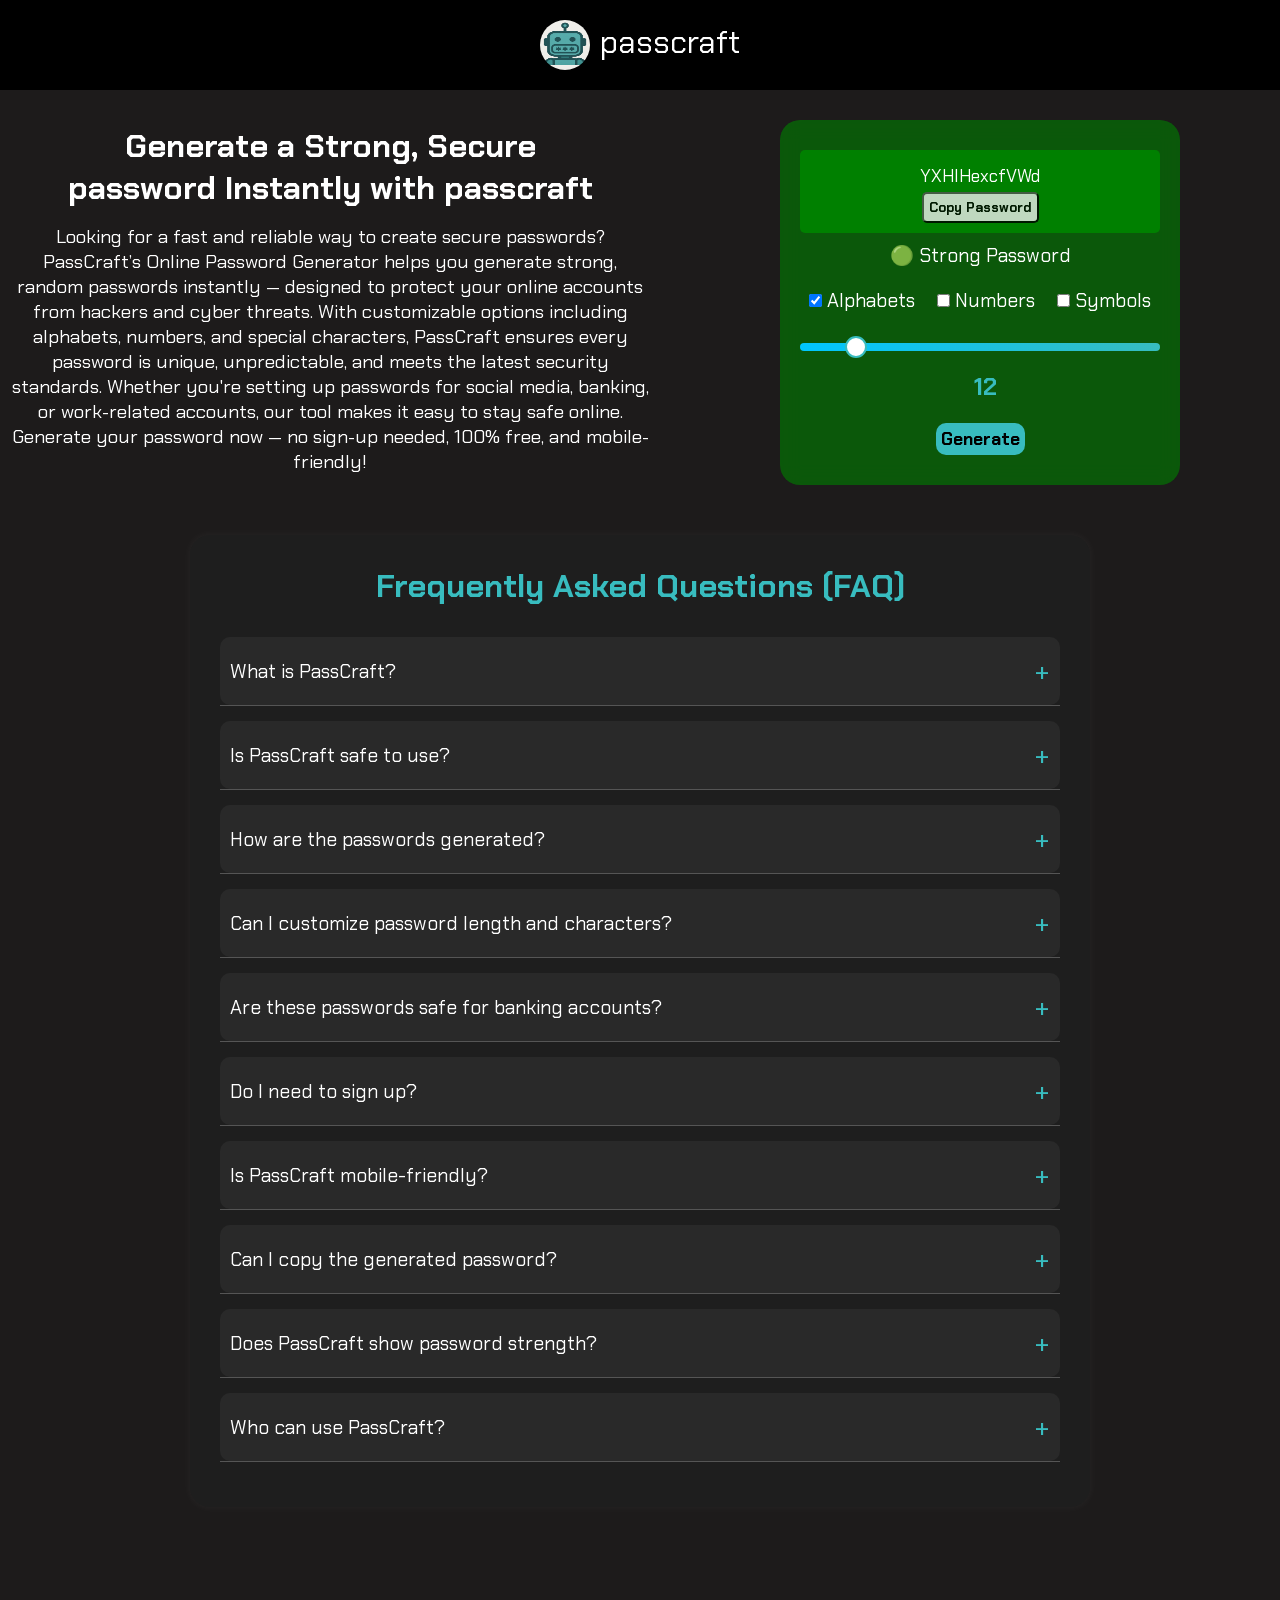
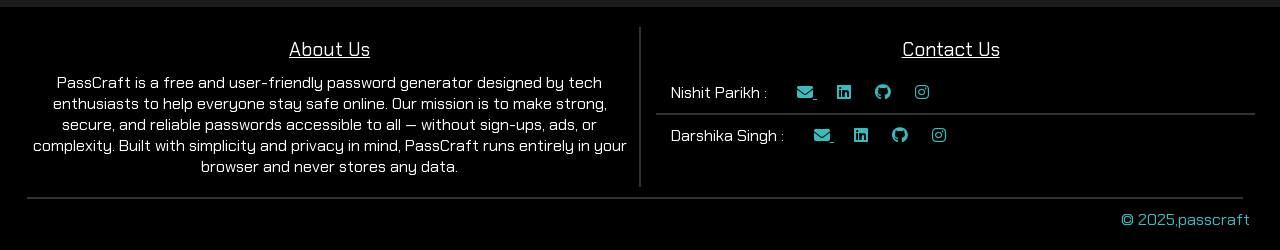
==== commit e64b0a9e: "Seo tags added" ====
--- a/index.html
+++ b/index.html
@@ -5,6 +5,10 @@
     <meta charset="UTF-8">
     <meta name="viewport" content="width=device-width, initial-scale=1.0">
     <title>PassCraft</title>
+    <meta name="description" content="Generate secure, strong, and random passwords instantly with PassCraft. No sign-up needed. 100% free, customizable, mobile-friendly, and safe!" />
+  <meta name="keywords" content="Password Generator, Strong Password, Free Password Generator, Secure Password Generator, Online Password Tool, Random Password Generator" />
+  <meta name="description" content="Generate strong, random, and secure passwords instantly with PassCraft. 100% free, customizable, mobile-friendly, and no sign-up required." />
+  <meta name="author" content="PassCraft Team" />
     <link rel="stylesheet" href="global.css">
     <link rel="icon" type="image/png" sizes="32x32" href="assets/images/logo.png">
     <link rel="stylesheet" href="https://cdnjs.cloudflare.com/ajax/libs/font-awesome/6.4.0/css/all.min.css">
--- a/global.css
+++ b/global.css
@@ -6,10 +6,14 @@
     box-sizing: border-box;
     font-family: 'Chakra Petch', sans-serif;
 }
-
+html, body {
+    max-width: 100%;
+    overflow-x: hidden;
+}
 body {
     overflow-x: hidden;
     min-height: 100vh;
+    width: 100vw;
     background-color: rgb(29, 27, 27);
 }
 
@@ -54,11 +58,12 @@
 
 .container {
     background-color: rgb(29, 27, 27);
-    height: auto;
-    width: 100%;
-    color: white;
     min-height: 100vh;
-    padding-bottom: 100px;
+    padding: 0 10px 100px 10px;
+    width: 100%;
+    color: white;
+    box-sizing: border-box;
+    overflow-x: hidden;
 }
 
 footer {
@@ -81,8 +86,15 @@
 
 #workspace {
     margin-top: 30px;
-    transition: background-color 0.3s ease;
     border-radius: 20px;
+    padding: 20px;
+    width: 100%;
+    max-width: 400px;
+    box-sizing: border-box;
+    margin-left: auto;
+    margin-right: auto;
+    overflow-wrap: break-word;
+    word-wrap: break-word;
 }
 
 h3 {
@@ -91,15 +103,25 @@
 
 #result {
     display: flex;
-    flex-wrap: wrap;
     flex-direction: column;
     align-items: center;
-}
+    padding: 10px;
+    word-wrap: break-word;
+    overflow-wrap: break-word;
+    max-width: 100%;
+    width: 100%;
+    box-sizing: border-box;
+}
+
 
 #generatedPassword {
-    font-size: 1.5em;
-    font-family: 'Chakra Petch', sans-serif;
-    margin-bottom: 5%;
+    font-size: 1.1em;
+    text-align: center;
+    overflow-wrap: break-word;
+    word-wrap: break-word;
+    word-break: break-all;
+    max-width: 100%;
+    display: inline-block;
 }
 
 #copyBtn {
@@ -125,7 +147,7 @@
 .option {
     font-family: 'Chakra Petch', sans-serif;
     font-size: 1.2em;
-    padding: 10px;
+    padding: 9px;
 }
 
 #slider {
@@ -134,6 +156,18 @@
     flex-wrap: wrap;
     justify-content: center;
 }
+
+#generatedPassword {
+    font-size: 1.1em;
+    text-align: center;
+    word-wrap: break-word;
+    overflow-wrap: break-word;
+    overflow: hidden;
+    width: 100%;
+    box-sizing: border-box;
+    padding: 5px;
+}
+
 
 #generate-btn {
     padding: 0;
@@ -162,16 +196,15 @@
     -webkit-appearance: none;
     appearance: none;
     width: 100%;
+    max-width: 100%;
     height: 8px;
     border-radius: 5px;
     background: linear-gradient(90deg, #00c6ff, #38bcbf);
     outline: none;
     transition: background 0.3s;
-    margin-top: 10px;
-    margin-left: 10px;
-    margin-right: 10px;
+    margin: 10px 0;
     cursor: pointer;
-
+    box-sizing: border-box;
 }
 
 #lengthSlider::-webkit-slider-thumb {
@@ -223,6 +256,10 @@
     gap: 40px;
 }
 
+
+
+
+
 .faq-container {
     margin-top: 50px;
     background-color: #1e1e1e;
@@ -247,33 +284,6 @@
 .faq-item {
     border-bottom: 1px solid #555;
     margin-bottom: 15px;
-}
-
-.faq-question {
-    font-size: 1.2em;
-    padding: 15px 10px;
-    cursor: pointer;
-    background-color: #292929;
-    border-radius: 10px;
-    transition: background-color 0.3s ease;
-}
-
-.faq-question:hover {
-    background-color: #333;
-}
-
-.faq-answer {
-    max-height: 0;
-    overflow: hidden;
-    padding: 0 10px;
-    transition: all 0.3s ease;
-    font-size: 1em;
-    color: #ddd;
-}
-
-.faq-item.active .faq-answer {
-    max-height: 300px;
-    padding: 10px;
 }
 
 .faq-question {
@@ -284,16 +294,44 @@
     border-radius: 10px;
     transition: background-color 0.3s ease;
     position: relative;
+    display: flex; 
+    justify-content: space-between;
+    align-items: center;
+}
+.faq-question:hover {
+    background-color: #333;
+}
+
+.faq-answer {
+    max-height: 0;
+    overflow: hidden;
+    padding: 0 10px;
+    transition: all 0.3s ease;
+    font-size: 1em;
+    color: #ddd;
+}
+
+.faq-item.active .faq-answer {
+    max-height: 300px;
+    padding: 10px;
+}
+
+.faq-question {
+    font-size: 1.2em;
+    padding: 15px 10px;
+    cursor: pointer;
+    background-color: #292929;
+    border-radius: 10px;
+    transition: background-color 0.3s ease;
+    position: relative;
 }
 
 .faq-toggle-icon {
-    position: absolute;
-    right: 20px;
-    top: 50%;
-    transform: translateY(-50%);
-    font-size: 1.4em;
+    font-size: 1.5em;
     color: #38bcbf;
     transition: transform 0.3s ease;
+    margin-left: 10px;
+    flex-shrink: 0;
 }
 
 .faq-item.active .faq-toggle-icon {
@@ -314,7 +352,7 @@
     justify-content: space-around;
     padding: 20px;
     flex-wrap: wrap;
-    width: 100vw;
+    width: 100%;
 }
 
 .footer-wrapper {
@@ -423,16 +461,23 @@
         width: 90vw;
     }
 
-    .workspace {
-        width: 100%;
-        padding: 10px;
-        text-align: center;
-    }
+    #workspace {
+    width: 100%;
+    padding: 10px;
+    text-align: center;
+    box-sizing: border-box;
+}
 
     #result {
         width: 100%;
-    }
-
+        padding: 0 10px;
+        word-wrap: break-word;
+    }
+    #generatedPassword {
+        font-size: 1.2em;
+        padding: 0 10px;
+        word-wrap: break-word;
+    }
     #lengthSlider {
         width: 90%;
     }
@@ -489,4 +534,4 @@
         width: 80vw;
         margin: 10px auto;
     }
-}+}
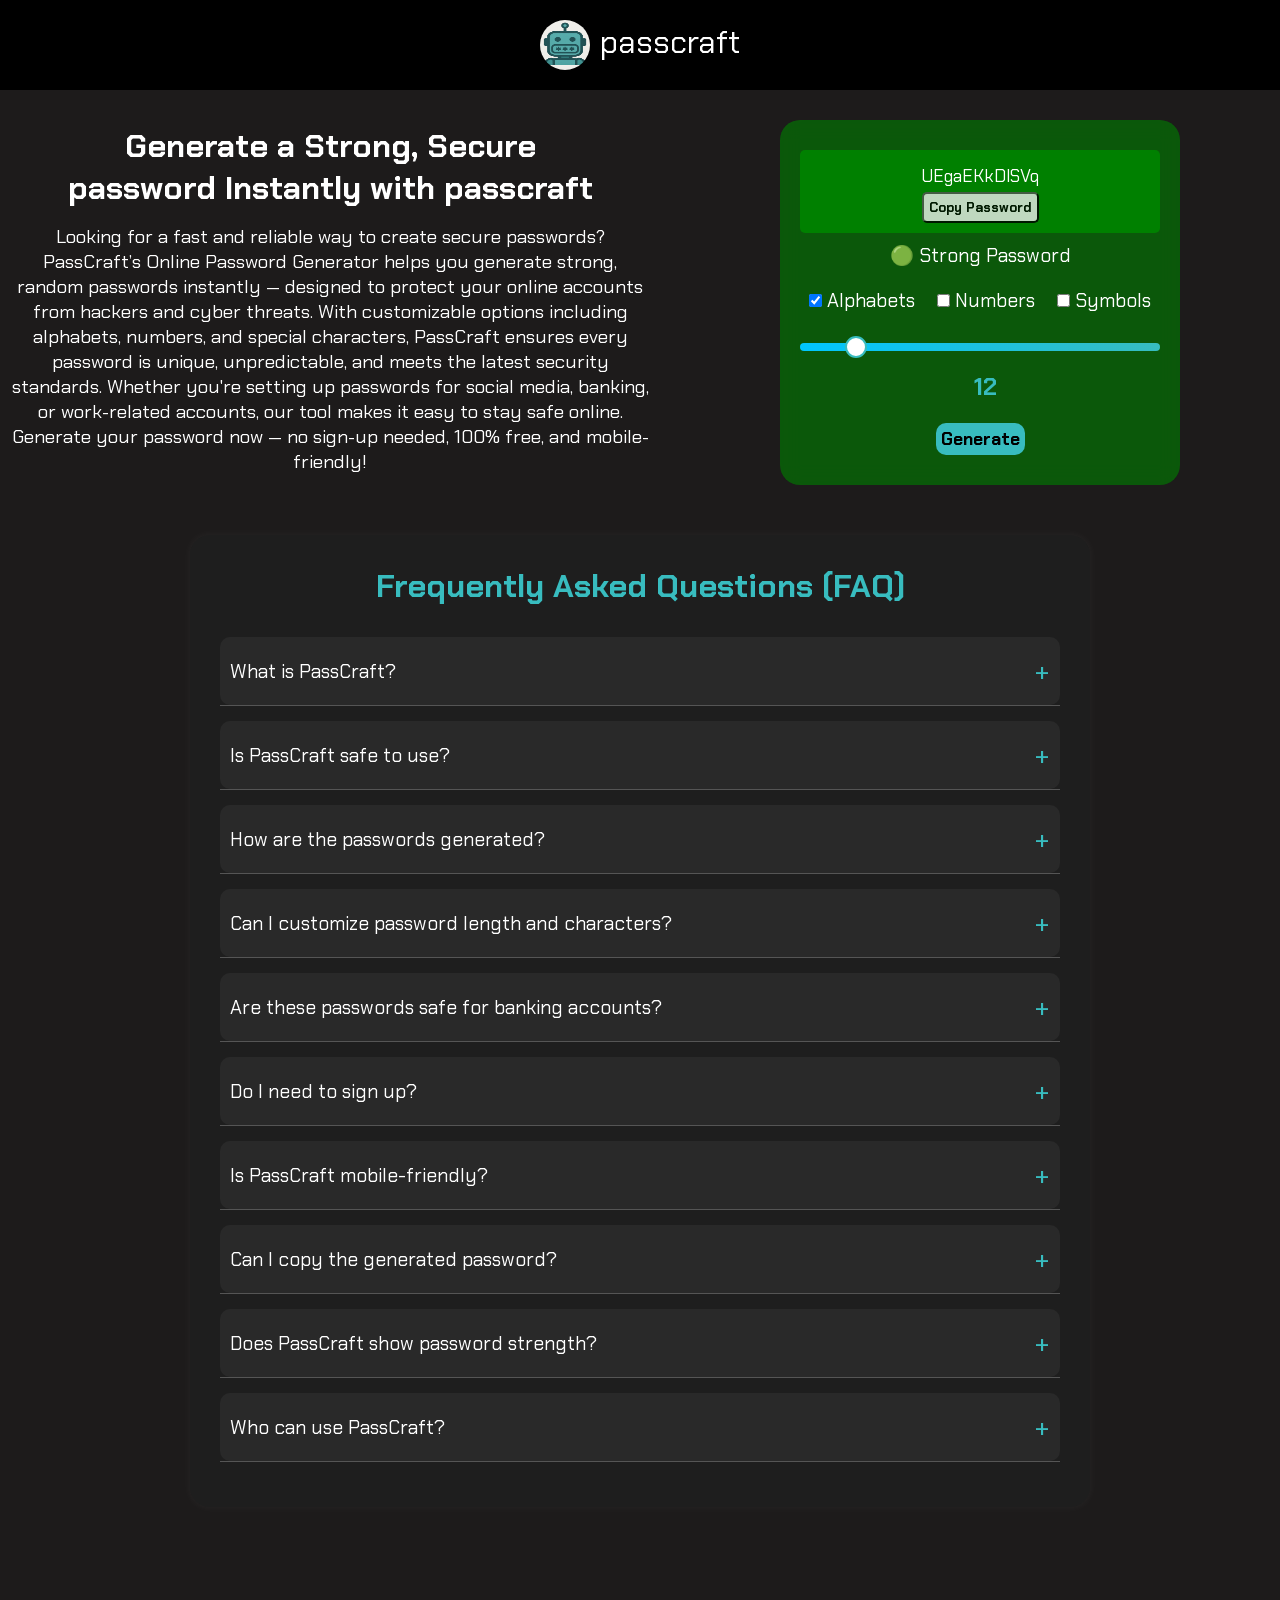
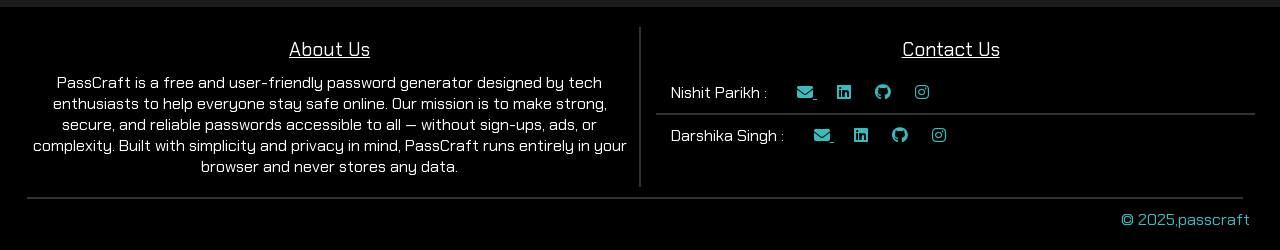
==== commit a0563f4b: "Added seo html" ====
--- a/index.html
+++ b/index.html
@@ -8,6 +8,7 @@
     <meta name="description" content="Generate secure, strong, and random passwords instantly with PassCraft. No sign-up needed. 100% free, customizable, mobile-friendly, and safe!" />
   <meta name="keywords" content="Password Generator, Strong Password, Free Password Generator, Secure Password Generator, Online Password Tool, Random Password Generator" />
   <meta name="description" content="Generate strong, random, and secure passwords instantly with PassCraft. 100% free, customizable, mobile-friendly, and no sign-up required." />
+  <meta name="robots" content="index, follow">
   <meta name="author" content="PassCraft Team" />
     <link rel="stylesheet" href="global.css">
     <link rel="icon" type="image/png" sizes="32x32" href="assets/images/logo.png">
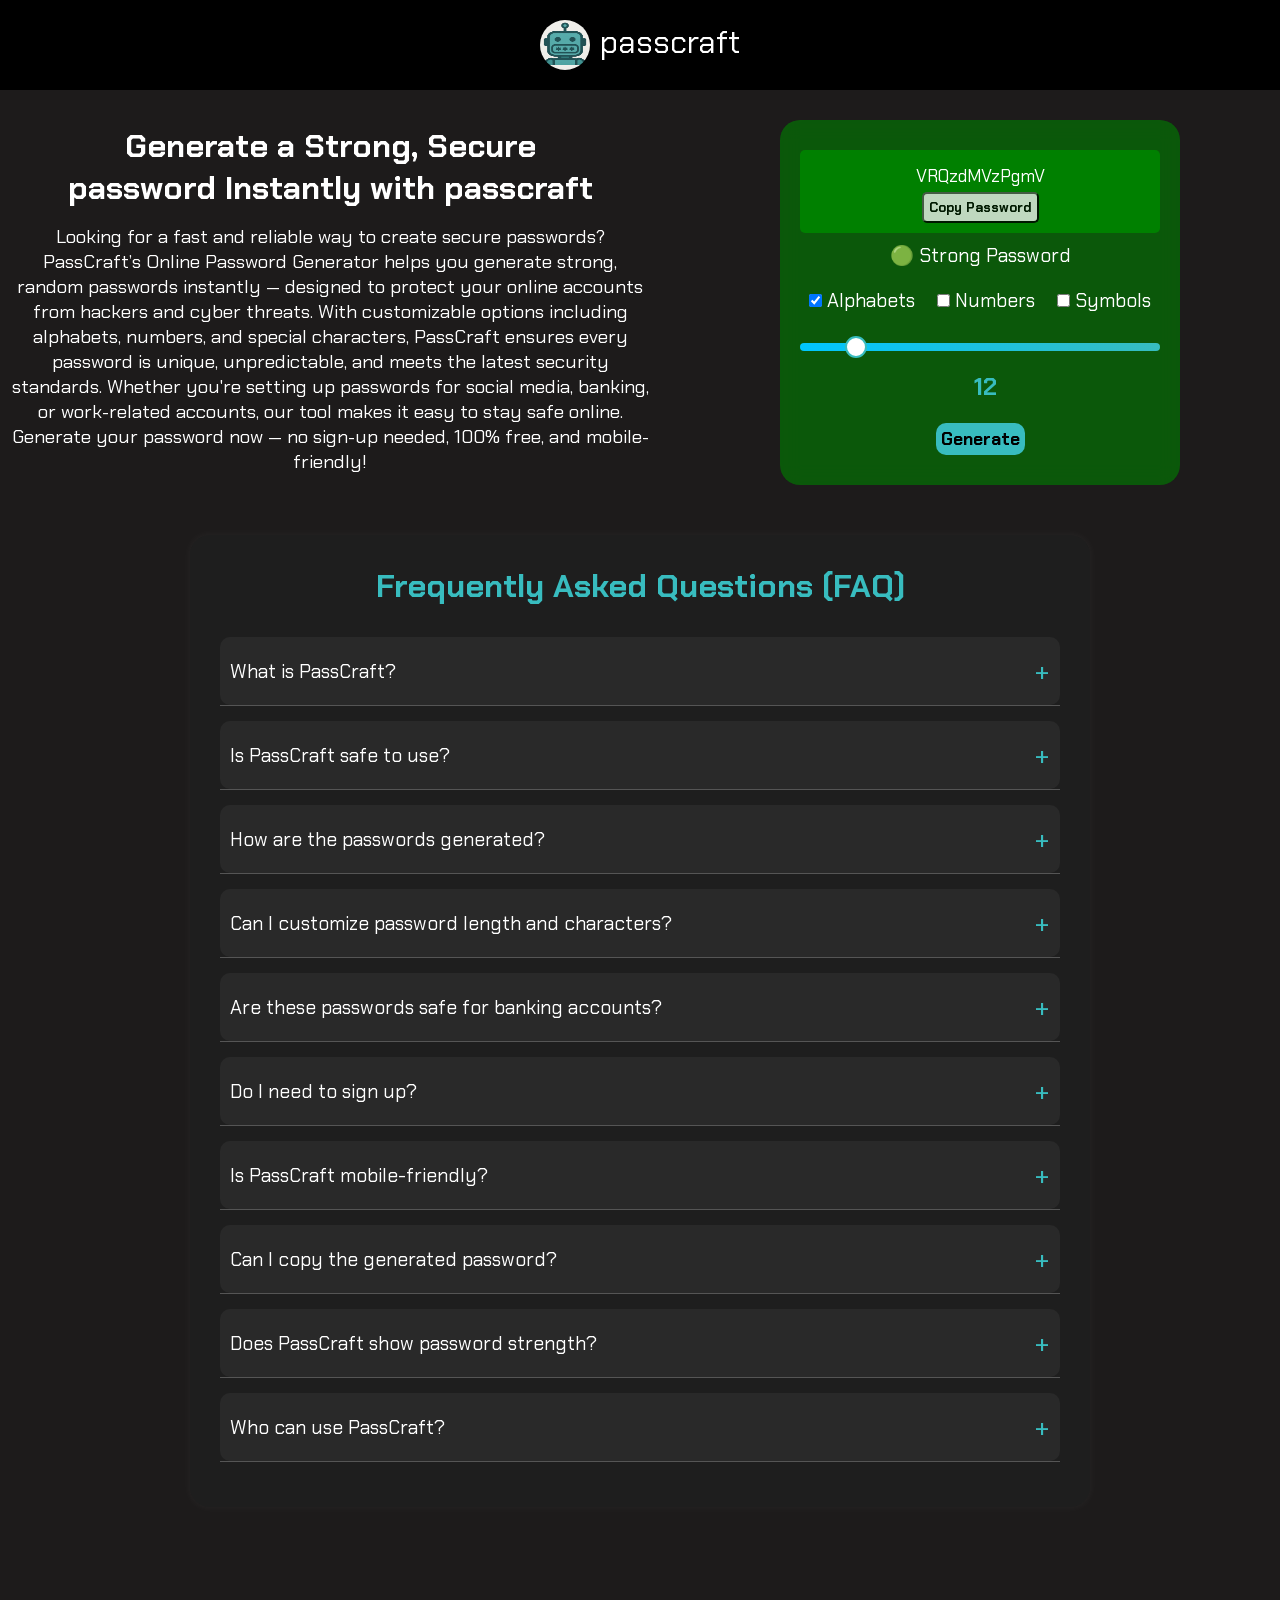
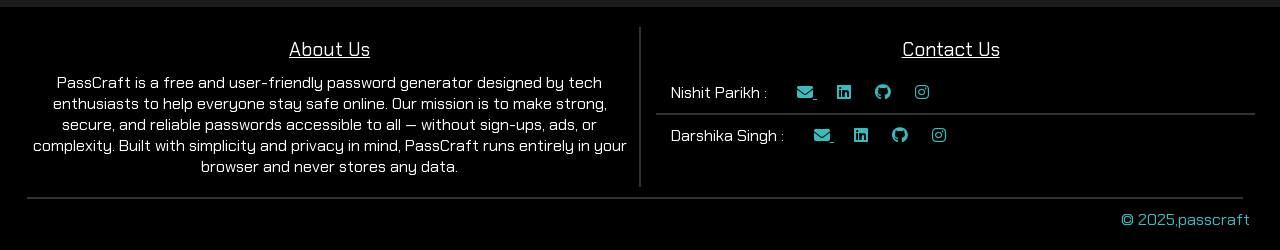
==== commit e3660443: "Added better meta tags" ====
--- a/index.html
+++ b/index.html
@@ -4,14 +4,26 @@
 <head>
     <meta charset="UTF-8">
     <meta name="viewport" content="width=device-width, initial-scale=1.0">
-    <title>PassCraft</title>
-    <meta name="description" content="Generate secure, strong, and random passwords instantly with PassCraft. No sign-up needed. 100% free, customizable, mobile-friendly, and safe!" />
+    <title>PassCraft – Free Secure Password Generator Tool</title>
+    <meta name="description" content="Generate secure, strong, and random passwords instantly with PassCraft. 100% free, customizable, mobile-friendly, and no sign-up required.">
+
   <meta name="keywords" content="Password Generator, Strong Password, Free Password Generator, Secure Password Generator, Online Password Tool, Random Password Generator" />
-  <meta name="description" content="Generate strong, random, and secure passwords instantly with PassCraft. 100% free, customizable, mobile-friendly, and no sign-up required." />
   <meta name="robots" content="index, follow">
   <meta name="author" content="PassCraft Team" />
+  <link rel="canonical" href="https://passcraft.vercel.app/">
+  <meta property="og:title" content="PassCraft – Secure Password Generator">
+<meta property="og:description" content="Generate strong and private passwords instantly. Open-source, privacy-focused, and easy to use.">
+<meta property="og:url" content="https://passcraft.vercel.app/">
+<meta property="og:type" content="website">
+<meta name="twitter:card" content="summary_large_image">
+<meta name="twitter:title" content="PassCraft – Secure Password Generator">
+<meta property="og:image" content="https://passcraft.vercel.app/assets/images/logo.png">
+<meta name="twitter:image" content="https://passcraft.vercel.app/assets/images/logo.png">
+<meta name="twitter:description" content="Generate strong and private passwords instantly. No data stored.">
+
     <link rel="stylesheet" href="global.css">
     <link rel="icon" type="image/png" sizes="32x32" href="assets/images/logo.png">
+    <link rel="apple-touch-icon" href="assets/images/logo.png">
     <link rel="stylesheet" href="https://cdnjs.cloudflare.com/ajax/libs/font-awesome/6.4.0/css/all.min.css">
 </head>
 
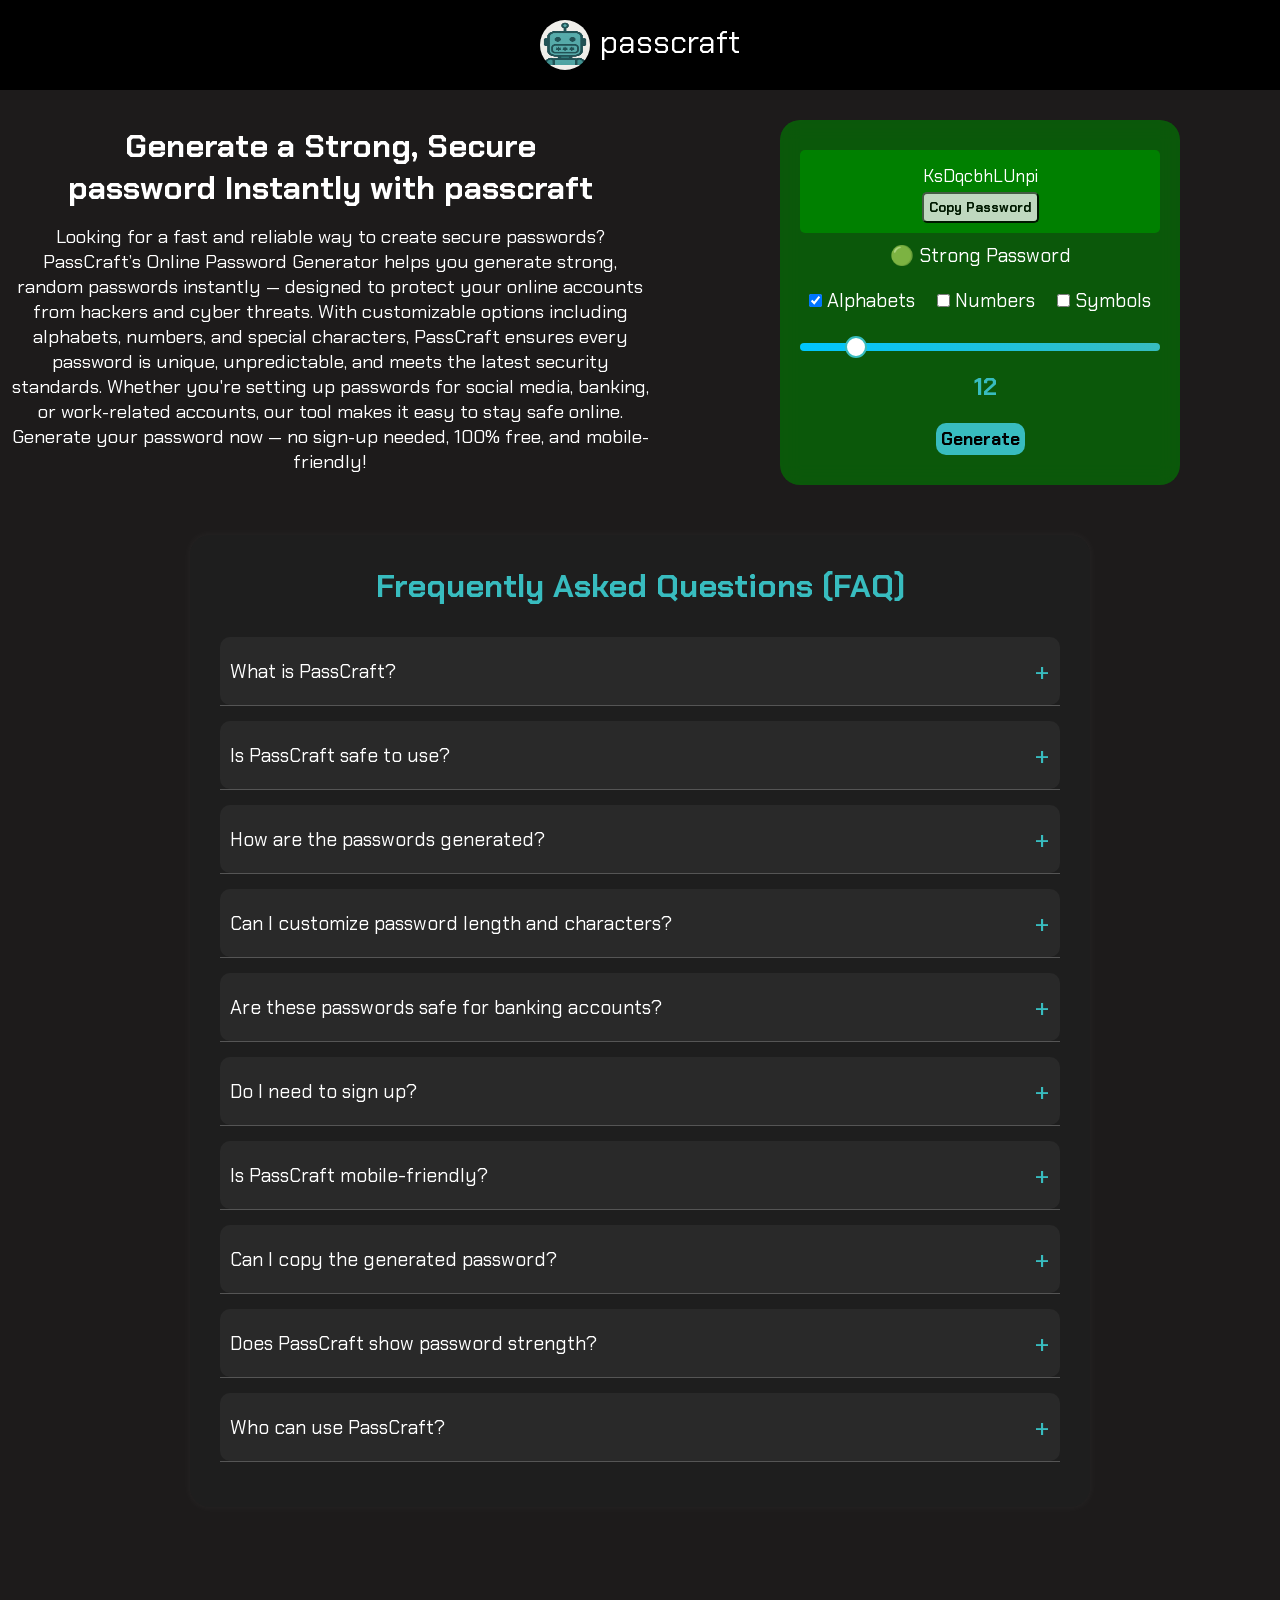
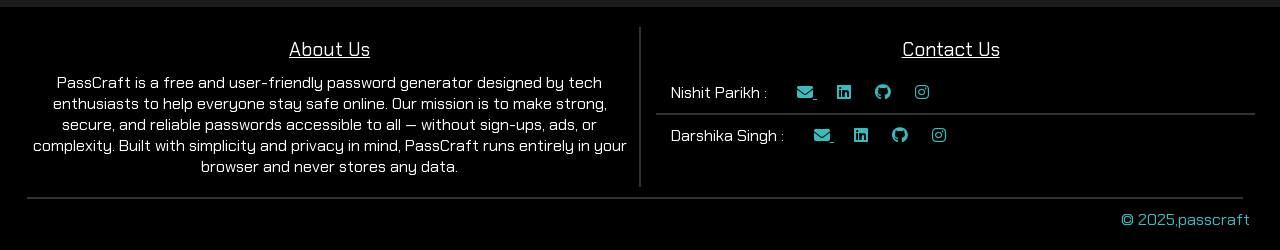
==== commit f7113f6a: "yes" ====
--- a/index.html
+++ b/index.html
@@ -4,7 +4,7 @@
 <head>
     <meta charset="UTF-8">
     <meta name="viewport" content="width=device-width, initial-scale=1.0">
-    <title>PassCraft – Free Secure Password Generator Tool</title>
+    <title>PassCraft - Free Secure Password Generator Tool</title>
     <meta name="description" content="Generate secure, strong, and random passwords instantly with PassCraft. 100% free, customizable, mobile-friendly, and no sign-up required.">
 
   <meta name="keywords" content="Password Generator, Strong Password, Free Password Generator, Secure Password Generator, Online Password Tool, Random Password Generator" />
